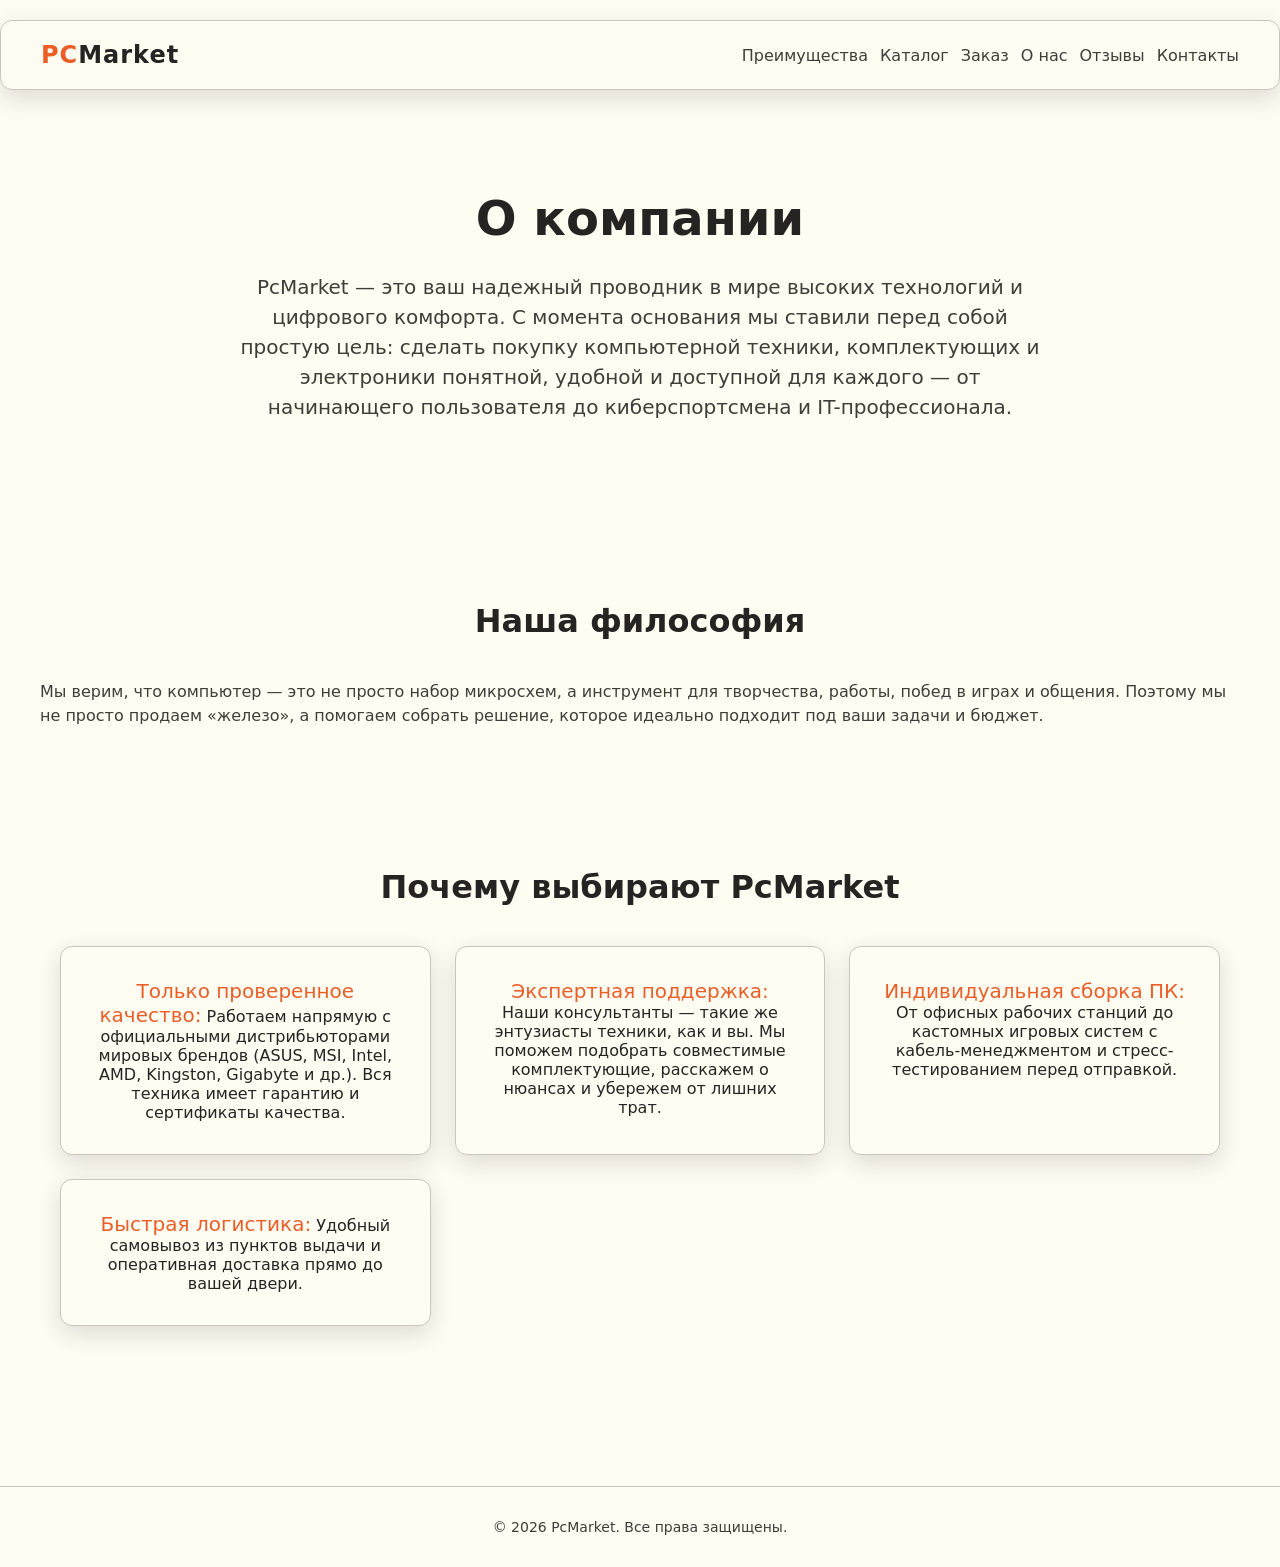
==== pages/aboutUs.html @ 369a2cb9 "init" ====
<!DOCTYPE html>
<html lang="en">
<head>
    <meta charset="UTF-8">
    <meta name="viewport" content="width=device-width, initial-scale=1.0">
    <meta name="description" content="Страница с информацией о компании PcMarket">
    <link rel="stylesheet" href="../css/style.css">
    <title>О нас</title>
</head>
<body>

    <header class="site-header">
        <a href="../index.html" class="site-header__link">
            <h1 class="site-header__name"><span class="site-header__accent">PC</span>Market</h1>
        </a>
        <nav class="site-nav">
            <ul class="site-nav__list">
                <li class="site-nav__item">
                    <a href="../index.html#advantages" class="site-nav__link">Преимущества</a>
                </li>
                <li class="site-nav__item">
                    <a href="catalog.html" class="site-nav__link">Каталог</a> 
                </li>
                <li class="site-nav__item">
                    <a href="order.html" class="site-nav__link">Заказ</a> 
                </li>
                <li class="site-nav__item">
                    <a href="aboutUs.html" class="site-nav__link">О нас</a>
                </li>
                <li class="site-nav__item"> 
                    <a href="reviews.html" class="site-nav__link">Отзывы</a>
                </li>
                <li class="site-nav__item">
                    <a href="contacts.html" class="site-nav__link">Контакты</a>
                </li>
            </ul>
        </nav>
    </header>

    <main>

        <section class="hero">
            <div class="hero__container">
                <h1 class="hero__title">О компании</h1>
                <p class="hero__description">PcMarket — это ваш надежный проводник в мире высоких технологий и цифрового комфорта. С момента основания мы ставили перед собой простую цель: сделать покупку компьютерной техники, комплектующих и электроники понятной, удобной и доступной для каждого — от начинающего пользователя до киберспортсмена и IT-профессионала.</p>
            </div>
        </section>

        <section class="advantages">
            <div class="herro">
                <h2 class="advantages__title">Наша философия</h2>
                <p class="advantages__item-text">Мы верим, что компьютер — это не просто набор микросхем, а инструмент для творчества, работы, побед в играх и общения. Поэтому мы не просто продаем «железо», а помогаем собрать решение, которое идеально подходит под ваши задачи и бюджет.</p>
            </div>
        </section>

        <section class="hero">
            <h2 class="advantages__title">Почему выбирают PcMarket</h2>
            <ul class="advantages__list">
                <li class="advantages__item"><span class="advantages__item-title">Только проверенное качество:</span> Работаем напрямую с официальными дистрибьюторами мировых брендов (ASUS, MSI, Intel, AMD, Kingston, Gigabyte и др.). Вся техника имеет гарантию и сертификаты качества.</li>
                <li class="advantages__item"><span class="advantages__item-title">Экспертная поддержка:</span> Наши консультанты — такие же энтузиасты техники, как и вы. Мы поможем подобрать совместимые комплектующие, расскажем о нюансах и убережем от лишних трат.</li>
                <li class="advantages__item"><span class="advantages__item-title">Индивидуальная сборка ПК:</span> От офисных рабочих станций до кастомных игровых систем с кабель-менеджментом и стресс-тестированием перед отправкой.</li>
                <li class="advantages__item"><span class="advantages__item-title">Быстрая логистика:</span> Удобный самовывоз из пунктов выдачи и оперативная доставка прямо до вашей двери.</li>
            </ul>
        </section>
    </main>

    <footer class="site-footer">
        <p class="site-footer__text">&copy; 2026 PcMarket. Все права защищены.</p>
    </footer>

</body>
</html>
---- css/style.css ----
@font-face {
    font-family: 'Space Grotesk';
    src: url('../assets/fonts/space-grotesk-regular.woff2') format('woff2');
    font-weight: 400;
    font-display: swap; 
}
@font-face {
    font-family: 'Space Grotesk';
    src: url('../assets/fonts/space-grotesk-medium.woff2') format('woff2');
    font-weight: 500;
    font-display: swap;
}
@font-face {
    font-family: 'Space Grotesk';
    src: url('../assets/fonts/space-grotesk-bold.woff2') format('woff2');
    font-weight: 700;
    font-display: swap;
}

:root {

  --floral-white: #fffcf2ff;
  --dust-grey: #ccc5b9ff;
  --charcoal-brown: #403d39ff;
  --carbon-black: #252422ff;
  --spicy-paprika: #eb5e28ff;
  --burnt-paprika: #cc4514ff;

  --color-bg: var(--floral-white);          
  --color-bg-card: var(--floral-white);     
  
  
  --color-text: var(--carbon-black);        
  --color-text-muted: var(--charcoal-brown); 
  
  --color-primary: var(--spicy-paprika);       
  --color-primary-hover: var(--burnt-paprika); 
  
  --color-border: var(--dust-grey);      
  
  
  --color-danger: #f43f5e;      
  --color-success: #10b981;     
  
  
  --shadow-card: 0 8px 24px rgb(37 36 34 / 15%);
  --shadow-glow: 0 0 15px rgb(235 94 40 / 40%);

  --font-main: 'Space Grotesk', system-ui, -apple-system, sans-serif;
  
  --fw-regular: 400;
  --fw-medium: 500;
  --fw-bold: 700;

  --radius-sm: 4px;  
  --radius-md: 8px;   
  --radius-lg: 12px;  
  --radius-pill: 100px;
}


*, *::before, *::after {
  box-sizing: border-box;
  margin: 0;
  padding: 0;
}

body {
  font-family: var(--font-main);
  font-weight: var(--fw-regular);
  background-color: var(--color-bg);
  color: var(--color-text);
}



a {
  text-decoration: none;
  color: inherit; /* цвет родителя */
}

ul {
  list-style: none;
}

hr {
  background-color: var(--color-border);
  border: none;
  height: 1px;
}

.site-header,
main,
.site-footer {
  max-width: 1600px;
  margin: 0 auto;
  padding-left: 40px; 
  padding-right: 40px; 
}

.site-header {
  display: flex; 
  justify-content: space-between;
  align-items: center;
  padding-top: 20px;
  padding-bottom: 20px; 
  margin-top: 20px;
  margin-bottom: 20px;
  border-radius: var(--radius-lg);
  background-color: var(--color-bg-card); 
  border: 1px solid var(--color-border); 
  box-shadow: var(--shadow-card);
  position: sticky;
  top: 20px;
  z-index: 999;
}

.site-header__link {
  display: flex;
  align-items: center;
  gap: 12px;
}


.site-header__name {
  font-size: 24px;
  font-weight: var(--fw-bold);
  color: var(--color-text);
  letter-spacing: 1px;
}

.site-header__accent {
  color: var(--color-primary);
}

.site-nav__list {
  display: flex;
  gap: 12px;
}

.site-nav__link {
  font-size: 16px;
  font-weight: var(--fw-medium);
  color: var(--color-text-muted);
  transition: color 0.3s ease; 
}

.site-nav__link:hover {
  color: var(--color-primary);
}

.site-nav__link:focus-visible {
  outline: 2px solid var(--color-primary);
  outline-offset: 4px;
  border-radius: 4px;
}

.button {
  display: inline-flex;
  align-items: center;
  justify-content: center;
  padding: 12px;
  font-size: 16px;
  font-weight: var(--fw-medium);
  border-radius: var(--radius-md);
  cursor: pointer;
  transition: all 0.3s ease;
  text-align: center;
}

.button--primary {
  background-color: var(--color-primary);
  color: #fff; 
  border: none;
}

.button--primary:hover {
  background-color: var(--color-primary-hover);
  box-shadow: var(--shadow-glow); 
  transform: translateY(-2px); 
}

.button--secondary {
  background-color: transparent;
  color: var(--color-text);
  border: 1px solid var(--color-border);
}
.button--secondary:hover {
  background-color: var(--color-bg-card);
  border-color: var(--color-primary-hover);
  color: var(--color-primary);
}

.button:focus-visible {
  outline: 2px solid var(--color-primary);
  outline-offset: 4px;
}

.button-up {
  position: fixed;
  bottom: 30px;
  right: 30px;
  z-index: 1000;
  background-color: transparent;
  border: var(--spicy-paprika) 1px solid;
  border-radius: var(--radius-pill);
}


.hero {
  padding: 80px 20px; 
  text-align: center; 
}


.hero__container {
  max-width: 800px;
  margin: 0 auto; 
}

.hero__title {
  font-size: 48px; 
  font-weight: var(--fw-bold);
  line-height: 1.2;
  margin-bottom: 24px;
  color: var(--color-text);
}

.hero__description {
  font-size: 20px;
  color: var(--color-text-muted);
  line-height: 1.5;
  margin-bottom: 40px;
}

.hero__actions {
  display: flex;
  justify-content: center;
  gap: 12px; 
}

.advantages, .popular {
  padding: 60px 0;
}

.advantages__title, .popular__title {
  font-size: 32px;
  margin-bottom: 40px;
  text-align: center;
}


.advantages__list {
  display: grid;
  grid-template-columns: repeat(3, 1fr);
  gap: 24px;
}

.advantages__item {
  background-color: var(--color-bg-card);
  padding: 32px;
  border-radius: var(--radius-lg);
  border: 1px solid var(--color-border);
  text-align: center;
  box-shadow: var(--shadow-card);
  transition: transform 0.3s ease, box-shadow 0.3s ease;
}

.advantages__item:hover {
  transform: translateY(-4px); 
  box-shadow: var(--shadow-glow); 
}

.advantages__item-title {
  font-size: 20px;
  margin-bottom: 12px;
  color: var(--color-primary); 
}


.advantages__item-text {
  color: var(--color-text-muted);
  line-height: 1.5;
}

.popular {
  display: flex;
  flex-direction: column;
  align-items: center; 
}

.popular__grid {
  display: grid;
  grid-template-columns: repeat(auto-fit, minmax(300px, 1fr));
  gap: 24px;
  margin-bottom: 40px;
  width: 100%;
}

.catalog-card__badge {
  position: absolute;
  top: 16px;
  right: 16px;
  background-color: var(--color-primary);
  color: #fff;
  padding: 4px 8px;
  border-radius: var(--radius-pill);
}

.product-card {
  display: flex;
  position: relative;
  flex-direction: column;
  background-color: var(--color-bg-card);
  border: 1px solid var(--color-border);
  border-radius: var(--radius-lg);
  overflow: hidden; 
  box-shadow: var(--shadow-card);
  transition: transform 0.3s ease, box-shadow 0.3s ease;
}

.product-card:hover .product-card__image {
  transform: scale(1.1); 
}

.product-card__image {
  width: 100%;
  height: 300px; 
  padding: 20px; 
  object-fit: contain;
  border-bottom: 1px solid var(--color-border);
  mix-blend-mode: multiply; 
  transition: transform 0.4s ease; 
}

.product-card__content {
  padding: 24px;
  display: flex;
  flex-direction: column;
  flex-grow: 1; 
}

.product-card__title {
  font-size: 18px;
  font-weight: var(--fw-bold);
  color: var(--color-text);
  margin-bottom: 12px;
  line-height: 1.4;
}

.product-card__price {
  font-size: 24px;
  font-weight: var(--fw-bold);
  color: var(--color-primary); 
  margin-bottom: 24px;
  margin-top: auto;
}

.product-card__button {
  width: 100%;
  margin-bottom: 8px;
}

.product-card__button:last-child {
  margin-bottom: 0;
}

.site-footer {
  padding-top: 32px;
  padding-bottom: 32px;
  margin-top: 80px; 
  border-top: 1px solid var(--color-border);
  display: flex;
  justify-content: center;
  align-items: center;
}
.site-footer__text {
  font-size: 14px;
  color: var(--color-text-muted);
  font-weight: var(--fw-medium);
}
.popular__more-link {
  margin-top: 16px;
}

.modal {
  position: fixed;
  margin: auto;
  box-shadow: var(--shadow-card);
  max-width: 400px;
  background-color: var(--color-bg-card);
  border: 1px solid var(--color-border);
  border-radius: var(--radius-lg);
  padding: 32px;
}

.modal::backdrop {
    background-color: rgba(0 0 0 / 70%);
}

.modal__input {
  width: 100%;
  padding: 14px 16px;
  font-size: 16px;
  font-family: inherit; 
  color: var(--color-text);
  background-color: transparent;
  border: 1px solid var(--color-border);
  margin-bottom: 8px;
  border-radius: var(--radius-md);
  transition: border-color 0.3s ease, box-shadow 0.3s ease;
}

.modal__input:focus {
  outline: none; 
  border-color: var(--color-primary); 
  box-shadow: var(--shadow-card); 
}

.modal__title {
  font-size: 24px;
  font-weight: var(--fw-bold);
  color: var(--color-text);
  margin-bottom: 8px;
}

.modal__text {
  font-size: 18px;
  color: var(--color-text-muted);
  margin-bottom: 8px;
}

.button--call {
  margin-top: 8px;
}

/* catalog */

.catalog-intro {
  margin-top: 40px;
  margin-bottom: 40px;
}
.catalog-intro__title {
  font-size: 40px;
  font-weight: var(--fw-bold);
  color: var(--color-text);
  margin-bottom: 16px;
}
.catalog-intro__description {
  font-size: 18px;
  color: var(--color-text-muted);
}

.catalog-layout {
  display: grid;
  grid-template-columns: 280px 1fr; 
  gap: 40px; 
  align-items: start; 
}

.catalog-filters {
  background-color: var(--color-bg-card);
  padding: 24px;
  border-radius: var(--radius-lg);
  border: 1px solid var(--color-border);
  position: sticky;
  top: 100px; 
  box-shadow: var(--shadow-card);
}

.catalog-filters__title {
  font-size: 20px;
  font-weight: var(--fw-bold);
  margin-bottom: 16px;
}

.catalog {
  display: flex;
  flex-direction: column;
  gap: 32px; 
}

.catalog-card {
  display: flex;
  position: relative;
  gap: 24px;
  background-color: var(--color-bg-card);
  padding: 24px;
  border-radius: var(--radius-lg);
  border: 1px solid var(--color-border);
  box-shadow: var(--shadow-card);
}

.catalog-card__image {
  width: 250px;
  height: 250px;
  object-fit: contain;
  mix-blend-mode: multiply; 
  flex-shrink: 0;  /* офф сжати */
}

.catalog-card__content-wrapper {
  display: flex;
  flex-direction: column;
}

.catalog-card__title {
  font-size: 24px;
  margin-bottom: 16px;
}
.catalog-card__description {
  color: var(--color-text-muted);
  line-height: 1.5;
  margin-bottom: 24px;
}

.catalog-card__content {
  display: flex;
  flex-direction: column;
}

.catalog-card__detail {
  margin-bottom: 8px;
  font-size: 16px;
}

.catalog-card__label {
  color: var(--color-text);
  font-weight: var(--fw-bold);
}

.catalog-card__link {
  margin-bottom: 8px;
}

.catalog-card__link:last-child {
  margin-bottom: 0;
}

/* product */

.product-page {
  padding-top: 40px;
  padding-bottom: 60px;
}

.product-details {
  background-color: var(--color-bg-card);
  padding: 40px;
  border-radius: var(--radius-lg);
  border: 1px solid var(--color-border);
  box-shadow: var(--shadow-card);
  margin-bottom: 60px;
}


.product-details__title {
  font-size: 36px;
  font-weight: var(--fw-bold);
  margin-bottom: 32px;
  color: var(--color-text);
  border-bottom: 1px solid var(--color-border);
  padding-bottom: 16px;
}


.product-details__grid {
  display: grid;
  grid-template-columns: 1fr 1fr; 
  gap: 40px;
  align-items: center;
}

.product-details__image {
  width: 100%;
  max-height: 400px;
  object-fit: contain;
  mix-blend-mode: multiply; 
}

.product-details__info {
  display: flex;
  flex-direction: column;
  gap: 24px; 
}

.product-details__description {
  font-size: 18px;
  line-height: 1.6;
  color: var(--color-text-muted);
}


.product-details__price {
  font-size: 40px;
  font-weight: var(--fw-bold);
  color: var(--color-primary);
}
.product-details__button {
  align-self: flex-start; 
  padding: 16px 32px;
  font-size: 18px;
}

.product-specs {
  background-color: var(--color-bg-card);
  padding: 40px;
  border-radius: var(--radius-lg);
  border: 1px solid var(--color-border);
  box-shadow: var(--shadow-card);
}

.product-specs__title {
  font-size: 28px;
  margin-bottom: 24px;
}

.specs-table {
  width: 100%; 
  border-collapse: collapse; 
  text-align: left;
}

.specs-table__caption {
  caption-side: bottom; 
  text-align: right;
  margin-top: 12px;
  font-size: 14px;
  color: var(--color-text-muted);
}

.specs-table__header {
  padding: 16px;
  font-weight: var(--fw-bold);
  color: var(--color-text);
  border-bottom: 2px solid var(--color-text); 
}

.specs-table__cell {
  padding: 16px;
  color: var(--color-text-muted);
  border-bottom: 1px solid var(--color-border); 
}

.specs-table__row:hover .specs-table__cell {
  background-color: rgb(37 36 34 / 3%); 
  color: var(--color-text);
  transition: all 0.2s ease;
}

/* order */

.order-section {
  max-width: 600px;
  margin: 40px auto 80px; 
}

.order-section__title {
  font-size: 36px;
  font-weight: var(--fw-bold);
  text-align: center;
  margin-bottom: 16px;
}

.order-section__description {
  text-align: center;
  color: var(--color-text-muted);
  margin-bottom: 40px;
}

.order-form {
  background-color: var(--color-bg-card);
  padding: 40px;
  border-radius: var(--radius-lg);
  border: 1px solid var(--color-border);
  box-shadow: var(--shadow-card);
  display: flex;
  flex-direction: column;
  gap: 24px; 
}

.order-form__field {
  display: flex;
  flex-direction: column;
  gap: 8px; 
}

.order-form__label {
  font-size: 14px;
  font-weight: var(--fw-bold);
  color: var(--color-text);
}

.order-form__input {
  width: 100%;
  padding: 14px 16px;
  font-size: 16px;
  font-family: inherit; 
  color: var(--color-text);
  background-color: transparent;
  border: 1px solid var(--color-border);
  border-radius: var(--radius-md);
  transition: border-color 0.3s ease, box-shadow 0.3s ease;
}

.order-form__input:focus {
  outline: none; 
  border-color: var(--color-primary); 
  box-shadow: var(--shadow-card); 
}

.order-form__input--textarea {
  resize: vertical; 
  min-height: 100px;
}

.order-form__checkbox {
  width: 18px;
  height: 18px;
  cursor: pointer;
  accent-color: var(--color-primary); 
}

.order-form__field--checkbox {
  flex-direction: row; 
  align-items: center; 
}

.order-form__label--checkbox {
  font-weight: var(--fw-regular); 
  color: var(--color-text-muted);
  cursor: pointer;
}

.order-form__actions {
  margin-top: 16px;

}
.order-form__button {
  width: 100%; 
  font-size: 18px;
  padding: 16px;
}

/* reviews */

.reviews-intro {
  margin-top: 40px;
  margin-bottom: 60px;
  text-align: center;
}

.reviews-intro__title {
  font-size: 40px;
  font-weight: var(--fw-bold);
  color: var(--color-text);
  margin-bottom: 16px;
}

.reviews-intro__description {
  font-size: 18px;
  color: var(--color-text-muted);
  margin-bottom: 24px;
}

.reviews-intro__mark {
  font-size: 56px;
  font-weight: var(--fw-bold);
  color: var(--color-primary); 
  margin-bottom: 8px;
}

.reviews-intro__count {
  font-size: 16px;
  color: var(--color-text-muted);
}

.reviews {
  display: grid;
  grid-template-columns: repeat(auto-fit, minmax(350px, 1fr));
  gap: 32px;
  margin-bottom: 80px;
}

.reviews-card {
  background-color: var(--color-bg-card);
  position: relative;
  padding: 32px;
  border-radius: var(--radius-lg);
  border: 1px solid var(--color-border);
  box-shadow: var(--shadow-card);
  
  display: flex;
  flex-direction: column;
  transition: transform 0.3s ease, box-shadow 0.3s ease;
}

.reviews-card:hover {
  transform: translateY(-4px);
  box-shadow: var(--shadow-glow);
}

.reviews-card__content {
  display: flex;
  justify-content: space-between;
  align-items: center;
  margin-bottom: 12px;
}

.reviews-card__name {
  font-size: 20px;
  font-weight: var(--fw-bold);
  color: var(--color-text);
}

.reviews-card__datetime {
  font-size: 14px;
  color: var(--color-text-muted);
}

.reviews-card__title {
  display: inline-block;
  font-size: 14px;
  font-weight: var(--fw-medium);
  color: var(--color-primary);
  margin-bottom: 16px;
  padding-bottom: 2px;
}

.reviews-card__description {
  color: var(--color-text-muted);
  line-height: 1.6;
  font-size: 16px;
}

/* contacts */

.contacts-intro {
  text-align: center;
  max-width: 800px;
  margin: 40px auto 60px;
}

.contacts-intro__title {
  font-size: 40px;
  margin-bottom: 16px;
}

.contacts-intro__description {
  font-size: 18px;
  color: var(--color-text-muted);
  line-height: 1.5;
}

.contacts-grid {
  display: grid;
  grid-template-columns: repeat(auto-fit, minmax(280px, 1fr));
  gap: 24px;
  margin-bottom: 80px;
}

.contact-card {
  background-color: var(--color-bg-card);
  padding: 32px;
  border-radius: var(--radius-lg);
  border: 1px solid var(--color-border);
  box-shadow: var(--shadow-card);
}

.contact-card__name {
  font-size: 20px;
  color: var(--color-primary); 
  margin-bottom: 16px;
  border-bottom: 1px solid var(--color-border);
  padding-bottom: 12px;
}

.contact-card__list {
  display: flex;
  flex-direction: column;
  gap: 12px; 
}


.contact-card__item {
  color: var(--color-text-muted);
  font-size: 16px;
}

.feedback {
  max-width: 600px;
  margin: 0 auto 80px;
}
.feedback__title {
  font-size: 32px;
  text-align: center;
  margin-bottom: 12px;
}
.feedback__description {
  text-align: center;
  color: var(--color-text-muted);
  margin-bottom: 32px;
}

.feedback-form {
  background-color: var(--color-bg-card);
  padding: 40px;
  border-radius: var(--radius-lg);
  border: 1px solid var(--color-border);
  box-shadow: var(--shadow-card);
  display: flex;
  flex-direction: column;
  gap: 24px;
}

.feedback-form__item {
  display: flex;
  flex-direction: column;
  gap: 8px;
}

.feedback-form__label {
  font-size: 14px;
  font-weight: var(--fw-bold);
}

.feedback-form__input,
.feedback-form__selector,
.feedback-form__textarea {
  width: 100%;
  padding: 14px 16px;
  font-size: 16px;
  font-family: inherit;
  color: var(--color-text);
  background-color: transparent;
  border: 1px solid var(--color-border);
  border-radius: var(--radius-md);
  transition: border-color 0.3s ease, box-shadow 0.3s ease;
}

.feedback-form__input:focus,
.feedback-form__selector:focus,
.feedback-form__textarea:focus {
  outline: none;
  border-color: var(--color-primary);
}

.feedback-form__textarea {
  resize: vertical;
  min-height: 120px;
}

/* services */


.page-intro {
  margin-top: 40px;
  margin-bottom: 60px;
  text-align: center;
}
.page-intro__title {
  font-size: 40px;
  font-weight: var(--fw-bold);
  color: var(--color-text);
  margin-bottom: 16px;
}
.page-intro__description {
  font-size: 18px;
  color: var(--color-text-muted);
  max-width: 800px;
  margin: 0 auto; 
}

.services {
  display: grid;
  grid-template-columns: repeat(auto-fit, minmax(400px, 1fr));
  gap: 32px;
  margin-bottom: 80px;
}

.services-card {
  background-color: var(--color-bg-card);
  padding: 40px;
  border-radius: var(--radius-lg);
  border: 1px solid var(--color-border);
  box-shadow: var(--shadow-card);
  display: flex;
  flex-direction: column;
  transition: transform 0.3s ease, box-shadow 0.3s ease;
}

.services-card:hover {
  transform: translateY(-4px);
  box-shadow: var(--shadow-glow);
}

.services-card__title {
  font-size: 24px;
  font-weight: var(--fw-bold);
  color: var(--color-text);
  margin-bottom: 16px;
  border-bottom: 1px solid var(--color-border);
  padding-bottom: 16px;
}

.services-card__description {
  color: var(--color-text-muted);
  line-height: 1.6;
  margin-bottom: 32px;
  flex-grow: 1; 
}

.services-card__detail {
  margin-bottom: 12px;
  font-size: 16px;
}

.services-card__label {
  font-weight: var(--fw-bold);
  color: var(--color-primary); 
}

.services-card__link {
  margin-bottom: 12px;
}
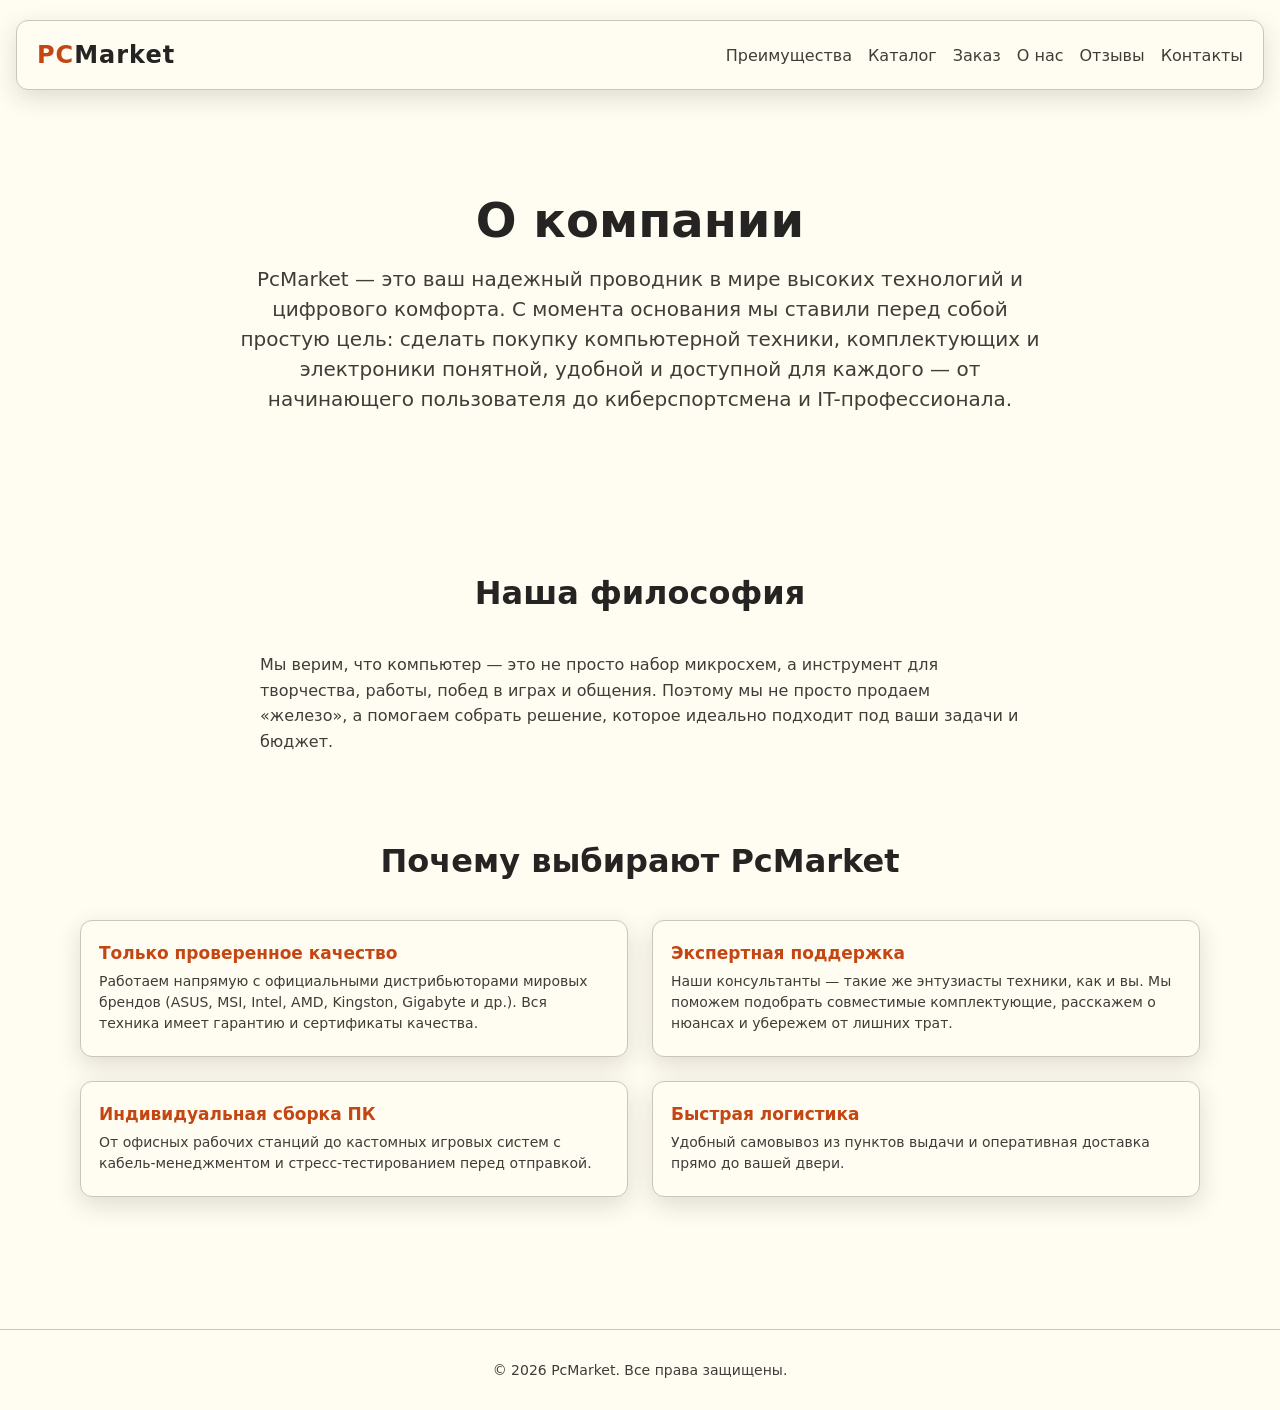
==== commit 3a90b822: "add about and reviews" ====
--- a/pages/aboutUs.html
+++ b/pages/aboutUs.html
@@ -1,17 +1,19 @@
 <!DOCTYPE html>
-<html lang="en">
+<html lang="ru">
 <head>
     <meta charset="UTF-8">
     <meta name="viewport" content="width=device-width, initial-scale=1.0">
     <meta name="description" content="Страница с информацией о компании PcMarket">
     <link rel="stylesheet" href="../css/style.css">
+    <link rel="stylesheet" href="../css/responsive.css">
     <title>О нас</title>
 </head>
 <body>
+    <a class="skip-link" href="#main-content">Перейти к содержимому</a>
 
     <header class="site-header">
         <a href="../index.html" class="site-header__link">
-            <h1 class="site-header__name"><span class="site-header__accent">PC</span>Market</h1>
+            <span class="site-header__name"><span class="site-header__accent">PC</span>Market</span>
         </a>
         <nav class="site-nav">
             <ul class="site-nav__list">
@@ -25,7 +27,7 @@
                     <a href="order.html" class="site-nav__link">Заказ</a> 
                 </li>
                 <li class="site-nav__item">
-                    <a href="aboutUs.html" class="site-nav__link">О нас</a>
+                    <a href="aboutUs.html" class="site-nav__link" aria-current="page">О нас</a>
                 </li>
                 <li class="site-nav__item"> 
                     <a href="reviews.html" class="site-nav__link">Отзывы</a>
@@ -37,7 +39,7 @@
         </nav>
     </header>
 
-    <main>
+    <main id="main-content" tabindex="-1">
 
         <section class="hero">
             <div class="hero__container">
@@ -46,20 +48,32 @@
             </div>
         </section>
 
-        <section class="advantages">
-            <div class="herro">
+        <section class="advantages about-philosophy">
+            <div class="about-philosophy__content">
                 <h2 class="advantages__title">Наша философия</h2>
                 <p class="advantages__item-text">Мы верим, что компьютер — это не просто набор микросхем, а инструмент для творчества, работы, побед в играх и общения. Поэтому мы не просто продаем «железо», а помогаем собрать решение, которое идеально подходит под ваши задачи и бюджет.</p>
             </div>
         </section>
 
-        <section class="hero">
+        <section class="about-reasons">
             <h2 class="advantages__title">Почему выбирают PcMarket</h2>
-            <ul class="advantages__list">
-                <li class="advantages__item"><span class="advantages__item-title">Только проверенное качество:</span> Работаем напрямую с официальными дистрибьюторами мировых брендов (ASUS, MSI, Intel, AMD, Kingston, Gigabyte и др.). Вся техника имеет гарантию и сертификаты качества.</li>
-                <li class="advantages__item"><span class="advantages__item-title">Экспертная поддержка:</span> Наши консультанты — такие же энтузиасты техники, как и вы. Мы поможем подобрать совместимые комплектующие, расскажем о нюансах и убережем от лишних трат.</li>
-                <li class="advantages__item"><span class="advantages__item-title">Индивидуальная сборка ПК:</span> От офисных рабочих станций до кастомных игровых систем с кабель-менеджментом и стресс-тестированием перед отправкой.</li>
-                <li class="advantages__item"><span class="advantages__item-title">Быстрая логистика:</span> Удобный самовывоз из пунктов выдачи и оперативная доставка прямо до вашей двери.</li>
+            <ul class="advantages__list about-reasons__list">
+                <li class="advantages__item about-reasons__item">
+                    <h3 class="advantages__item-title">Только проверенное качество</h3>
+                    <p class="advantages__item-text">Работаем напрямую с официальными дистрибьюторами мировых брендов (ASUS, MSI, Intel, AMD, Kingston, Gigabyte и др.). Вся техника имеет гарантию и сертификаты качества.</p>
+                </li>
+                <li class="advantages__item about-reasons__item">
+                    <h3 class="advantages__item-title">Экспертная поддержка</h3>
+                    <p class="advantages__item-text">Наши консультанты — такие же энтузиасты техники, как и вы. Мы поможем подобрать совместимые комплектующие, расскажем о нюансах и убережем от лишних трат.</p>
+                </li>
+                <li class="advantages__item about-reasons__item">
+                    <h3 class="advantages__item-title">Индивидуальная сборка ПК</h3>
+                    <p class="advantages__item-text">От офисных рабочих станций до кастомных игровых систем с кабель-менеджментом и стресс-тестированием перед отправкой.</p>
+                </li>
+                <li class="advantages__item about-reasons__item">
+                    <h3 class="advantages__item-title">Быстрая логистика</h3>
+                    <p class="advantages__item-text">Удобный самовывоз из пунктов выдачи и оперативная доставка прямо до вашей двери.</p>
+                </li>
             </ul>
         </section>
     </main>
--- a/css/style.css
+++ b/css/style.css
@@ -23,8 +23,8 @@
   --dust-grey: #ccc5b9ff;
   --charcoal-brown: #403d39ff;
   --carbon-black: #252422ff;
-  --spicy-paprika: #eb5e28ff;
-  --burnt-paprika: #cc4514ff;
+  --spicy-paprika: #c44713ff;
+  --burnt-paprika: #a9340dff;
 
   --color-bg: var(--floral-white);          
   --color-bg-card: var(--floral-white);     
@@ -406,9 +406,21 @@
   color: var(--color-text);
   background-color: transparent;
   border: 1px solid var(--color-border);
-  margin-bottom: 8px;
+  margin-bottom: 0;
   border-radius: var(--radius-md);
   transition: border-color 0.3s ease, box-shadow 0.3s ease;
+}
+
+.modal__form {
+  display: flex;
+  flex-wrap: wrap;
+  gap: 10px;
+}
+
+.modal__label {
+  flex-basis: 100%;
+  font-size: 14px;
+  font-weight: var(--fw-bold);
 }
 
 .modal__input:focus {
--- a/css/responsive.css
+++ b/css/responsive.css
@@ -0,0 +1,740 @@
+html {
+  scroll-behavior: smooth;
+  box-sizing: border-box;
+}
+
+.skip-link {
+  position: fixed;
+  top: 8px;
+  left: 8px;
+  z-index: 1001;
+  padding: 12px 16px;
+  border-radius: var(--radius-md);
+  color: #fff;
+  background: var(--color-primary);
+  transform: translateY(-150%);
+}
+
+.skip-link:focus-visible {
+  transform: translateY(0);
+  outline: 2px solid var(--color-text);
+  outline-offset: 2px;
+}
+
+*, *::before, *::after {
+  box-sizing: inherit;
+}
+
+img,
+video {
+  max-width: 100%;
+  height: auto;
+  display: block;
+}
+
+.site-header,
+main,
+.site-footer {
+  padding-left: 16px;
+  padding-right: 16px;
+}
+
+.site-header {
+  flex-direction: column;
+  align-items: stretch;
+  gap: 12px;
+  margin-top: 10px;
+  margin-bottom: 16px;
+  margin-left: 16px;
+  margin-right: 16px;
+  padding: 12px 14px;
+  position: sticky;
+  top: 10px;
+}
+
+.site-header__link {
+  justify-content: center;
+}
+
+.site-header__name {
+  font-size: 20px;
+}
+
+.site-nav__list {
+  display: flex;
+  flex-wrap: wrap;
+  justify-content: center;
+  gap: 6px 8px;
+}
+
+.site-nav__link {
+  font-size: 13px;
+  padding: 6px 10px;
+  border-radius: var(--radius-sm);
+  background-color: rgba(37, 36, 34, 0.04);
+}
+
+.hero {
+  padding: 24px 0 32px;
+}
+
+.hero__title {
+  font-size: 24px;
+  line-height: 1.25;
+  margin-bottom: 14px;
+  word-break: break-word;
+}
+
+.hero__description {
+  font-size: 14px;
+  line-height: 1.5;
+  margin-bottom: 20px;
+}
+
+.hero__actions {
+  flex-direction: column;
+  width: 100%;
+  gap: 10px;
+}
+
+.hero__button {
+  width: 100%;
+  min-height: 44px;
+}
+
+.button--call {
+  width: 100%;
+  margin-top: 10px;
+  min-height: 44px;
+}
+
+.advantages,
+.popular {
+  padding: 28px 0;
+}
+
+.advantages__title,
+.popular__title {
+  font-size: 22px;
+  margin-bottom: 20px;
+}
+
+.advantages__list {
+  grid-template-columns: 1fr;
+  gap: 14px;
+}
+
+.advantages__item {
+  padding: 18px 14px;
+}
+
+.advantages__item-title {
+  font-size: 17px;
+  margin-bottom: 8px;
+}
+
+.advantages__item-text {
+  font-size: 14px;
+}
+
+.popular__grid {
+  grid-template-columns: 1fr;
+  gap: 18px;
+  margin-bottom: 20px;
+}
+
+.product-card__image {
+  height: 200px;
+  padding: 12px;
+}
+
+.product-card__content {
+  padding: 16px 12px;
+  gap: 14px;
+}
+
+.product-card__title {
+  font-size: 16px;
+  margin-bottom: 8px;
+}
+
+.product-card__price {
+  font-size: 20px;
+  margin-bottom: 12px;
+}
+
+.popular__more-link {
+  width: 100%;
+  max-width: 280px;
+  min-height: 44px;
+}
+
+.modal {
+  width: calc(100% - 24px);
+  max-width: 360px;
+  padding: 20px 16px;
+}
+
+.modal__title {
+  font-size: 20px;
+}
+
+.modal__text {
+  font-size: 14px;
+}
+
+.button-up {
+  bottom: 16px;
+  right: 14px;
+  width: 44px;
+  height: 44px;
+  display: flex;
+  align-items: center;
+  justify-content: center;
+}
+
+.site-footer {
+  padding: 20px 16px;
+  margin-top: 36px;
+  text-align: center;
+}
+
+/* About us */
+.about-philosophy__content {
+  max-width: 760px;
+  margin: 0 auto;
+}
+
+.about-philosophy__content .advantages__item-text {
+  line-height: 1.6;
+}
+
+.about-reasons {
+  padding: 28px 0 44px;
+}
+
+.about-reasons__list {
+  max-width: 1120px;
+  margin: 0 auto;
+  grid-template-columns: minmax(0, 1fr);
+}
+
+.about-reasons__item {
+  min-width: 0;
+  text-align: left;
+  overflow-wrap: anywhere;
+}
+
+/* Reviews */
+.reviews-intro {
+  margin: 24px auto 32px;
+}
+
+.reviews-intro__title {
+  font-size: 24px;
+  line-height: 1.25;
+  margin-bottom: 12px;
+}
+
+.reviews-intro__description {
+  font-size: 14px;
+  line-height: 1.5;
+  margin-bottom: 18px;
+}
+
+.reviews-intro__mark {
+  font-size: 36px;
+}
+
+.reviews-intro__count {
+  font-size: 14px;
+}
+
+.reviews {
+  grid-template-columns: minmax(0, 1fr);
+  gap: 16px;
+  margin-bottom: 48px;
+}
+
+.reviews-card {
+  min-width: 0;
+  padding: 20px 16px;
+  overflow-wrap: anywhere;
+}
+
+.reviews-card__content {
+  flex-direction: column;
+  align-items: flex-start;
+  gap: 4px;
+}
+
+.reviews-card__name {
+  font-size: 18px;
+}
+
+.reviews-card__description {
+  font-size: 14px;
+}
+
+/* Contacts */
+.contacts-intro {
+  margin: 24px auto 32px;
+}
+
+.contacts-intro__title {
+  font-size: 24px;
+  line-height: 1.25;
+  margin-bottom: 12px;
+}
+
+.contacts-intro__description {
+  font-size: 14px;
+}
+
+.contacts-grid {
+  grid-template-columns: minmax(0, 1fr);
+  gap: 16px;
+  margin-bottom: 40px;
+}
+
+.contact-card {
+  min-width: 0;
+  padding: 20px 16px;
+}
+
+.contact-card__name {
+  font-size: 18px;
+  line-height: 1.35;
+  margin-bottom: 12px;
+  padding-bottom: 10px;
+}
+
+.contact-card__item {
+  font-size: 14px;
+  line-height: 1.5;
+  overflow-wrap: anywhere;
+}
+
+.feedback {
+  width: 100%;
+  margin-bottom: 48px;
+}
+
+.feedback__title {
+  font-size: 24px;
+  line-height: 1.25;
+}
+
+.feedback__description {
+  font-size: 14px;
+  line-height: 1.5;
+  margin-bottom: 20px;
+}
+
+.feedback-form {
+  padding: 20px 16px;
+  gap: 18px;
+}
+
+.feedback-form__item {
+  min-width: 0;
+}
+
+.feedback-form__input,
+.feedback-form__selector,
+.feedback-form__textarea {
+  min-width: 0;
+  min-height: 44px;
+}
+
+.feedback-form__button {
+  width: 100%;
+  min-height: 44px;
+}
+
+.feedback-form__input:focus-visible,
+.feedback-form__selector:focus-visible,
+.feedback-form__textarea:focus-visible {
+  outline: 2px solid var(--color-primary);
+  outline-offset: 2px;
+}
+
+@media (min-width: 430px) {
+  .site-header,
+  main,
+  .site-footer {
+    padding-left: 20px;
+    padding-right: 20px;
+  }
+
+  .site-header {
+    padding: 14px 18px;
+  }
+
+  .site-header__name {
+    font-size: 22px;
+  }
+
+  .site-nav__link {
+    font-size: 14px;
+    padding: 6px 12px;
+  }
+
+  .hero {
+    padding: 32px 0 40px;
+  }
+
+  .hero__title {
+    font-size: 28px;
+  }
+
+  .hero__description {
+    font-size: 16px;
+  }
+
+  .advantages__title,
+  .popular__title {
+    font-size: 24px;
+  }
+
+  .advantages__item {
+    padding: 22px 18px;
+  }
+
+  .product-card__image {
+    height: 240px;
+  }
+
+  .product-card__content {
+    padding: 20px 16px;
+  }
+
+  .product-card__title {
+    font-size: 17px;
+  }
+
+  .modal {
+    width: calc(100% - 32px);
+    max-width: 400px;
+    padding: 24px 20px;
+  }
+
+  .about-reasons {
+    padding-bottom: 52px;
+  }
+
+  .reviews-intro {
+    margin: 32px auto 40px;
+  }
+
+  .reviews-intro__title {
+    font-size: 28px;
+  }
+
+  .reviews-intro__description {
+    font-size: 16px;
+  }
+
+  .reviews-intro__mark {
+    font-size: 44px;
+  }
+
+  .reviews-card {
+    padding: 24px;
+  }
+
+  .reviews-card__description {
+    font-size: 16px;
+  }
+
+  /* Contacts */
+  .contacts-intro {
+    margin: 32px auto 40px;
+  }
+
+  .contacts-intro__title,
+  .feedback__title {
+    font-size: 28px;
+  }
+
+  .contacts-intro__description,
+  .feedback__description {
+    font-size: 16px;
+  }
+
+  .contact-card {
+    padding: 24px;
+  }
+
+  .contact-card__item {
+    font-size: 16px;
+  }
+
+  .feedback-form {
+    padding: 28px;
+  }
+}
+
+@media (min-width: 768px) {
+  .site-header,
+  main,
+  .site-footer {
+    padding-left: 28px;
+    padding-right: 28px;
+  }
+
+  .site-header {
+    flex-direction: row;
+    justify-content: space-between;
+    align-items: center;
+  }
+
+  .site-header__link {
+    justify-content: flex-start;
+  }
+
+  .site-nav__list {
+    flex-wrap: nowrap;
+    gap: 12px;
+  }
+
+  .site-nav__link {
+    background-color: transparent;
+    padding: 0;
+    font-size: 15px;
+  }
+
+  .hero {
+    padding: 50px 20px;
+  }
+
+  .hero__title {
+    font-size: 38px;
+  }
+
+  .hero__description {
+    font-size: 18px;
+  }
+
+  .hero__actions {
+    flex-direction: row;
+    justify-content: center;
+  }
+
+  .hero__button {
+    width: auto;
+  }
+
+  .button--call {
+    width: auto;
+    margin-top: 14px;
+  }
+
+  .advantages__list {
+    grid-template-columns: repeat(3, 1fr);
+    gap: 20px;
+  }
+
+  .popular__grid {
+    grid-template-columns: repeat(2, 1fr);
+    gap: 24px;
+  }
+
+  .popular__more-link {
+    width: auto;
+  }
+
+  .about-reasons__list {
+    grid-template-columns: repeat(2, minmax(0, 1fr));
+    gap: 20px;
+  }
+
+  .about-philosophy__content .advantages__item-text {
+    font-size: 16px;
+  }
+
+  .reviews-intro {
+    margin: 40px auto 56px;
+  }
+
+  .reviews-intro__title {
+    font-size: 36px;
+  }
+
+  .reviews {
+    grid-template-columns: repeat(2, minmax(0, 1fr));
+    gap: 20px;
+    margin-bottom: 64px;
+  }
+
+  /* Contacts */
+  .contacts-intro {
+    margin: 40px auto 56px;
+  }
+
+  .contacts-intro__title {
+    font-size: 36px;
+  }
+
+  .contacts-grid {
+    grid-template-columns: repeat(2, minmax(0, 1fr));
+    gap: 20px;
+    margin-bottom: 64px;
+  }
+
+  .feedback__title {
+    font-size: 32px;
+  }
+
+  .feedback-form {
+    display: grid;
+    grid-template-columns: repeat(2, minmax(0, 1fr));
+    gap: 20px;
+    padding: 32px;
+  }
+
+  .feedback-form__item:nth-child(n + 3),
+  .feedback-form__button {
+    grid-column: 1 / -1;
+  }
+
+  .feedback-form__button {
+    width: auto;
+    justify-self: start;
+  }
+}
+
+@media (min-width: 1024px) {
+  .site-header,
+  main,
+  .site-footer {
+    padding-left: 40px;
+    padding-right: 40px;
+  }
+
+  .site-header {
+    margin-top: 20px;
+    margin-bottom: 20px;
+    padding: 20px;
+  }
+
+  .site-header__name {
+    font-size: 24px;
+  }
+
+  .site-nav__list {
+    gap: 16px;
+  }
+
+  .site-nav__link {
+    font-size: 16px;
+  }
+
+  .hero {
+    padding: 80px 20px;
+  }
+
+  .hero__title {
+    font-size: 48px;
+  }
+
+  .hero__description {
+    font-size: 20px;
+  }
+
+  .advantages,
+  .popular {
+    padding: 60px 0;
+  }
+
+  .advantages__title,
+  .popular__title {
+    font-size: 32px;
+    margin-bottom: 40px;
+  }
+
+  .advantages__list {
+    gap: 24px;
+  }
+
+  .popular__grid {
+    gap: 32px;
+  }
+
+  .product-card__image {
+    height: 300px;
+  }
+
+  .about-reasons__list {
+    gap: 24px;
+  }
+
+  .reviews-intro__title {
+    font-size: 40px;
+  }
+
+  .reviews-intro__mark {
+    font-size: 56px;
+  }
+
+  .reviews {
+    gap: 24px;
+    margin-bottom: 80px;
+  }
+
+  .reviews-card {
+    padding: 32px;
+  }
+
+  .reviews-card__content {
+    flex-direction: row;
+    align-items: center;
+    gap: 12px;
+  }
+
+  .site-footer {
+    margin-top: 80px;
+    padding: 32px;
+  }
+
+  /* Contacts */
+  .contacts-intro__title {
+    font-size: 40px;
+  }
+
+  .contacts-grid {
+    gap: 24px;
+    margin-bottom: 80px;
+  }
+
+  .contact-card {
+    padding: 32px;
+  }
+
+  .feedback-form {
+    padding: 40px;
+  }
+}
+
+@media (min-width: 1440px) {
+  .site-header,
+  main,
+  .site-footer {
+    max-width: 1440px;
+    margin-left: auto;
+    margin-right: auto;
+  }
+
+  .hero__title {
+    font-size: 52px;
+  }
+
+  .popular__grid {
+    gap: 40px;
+  }
+
+  /* Contacts */
+  .contacts-grid {
+    grid-template-columns: repeat(4, minmax(0, 1fr));
+  }
+}
